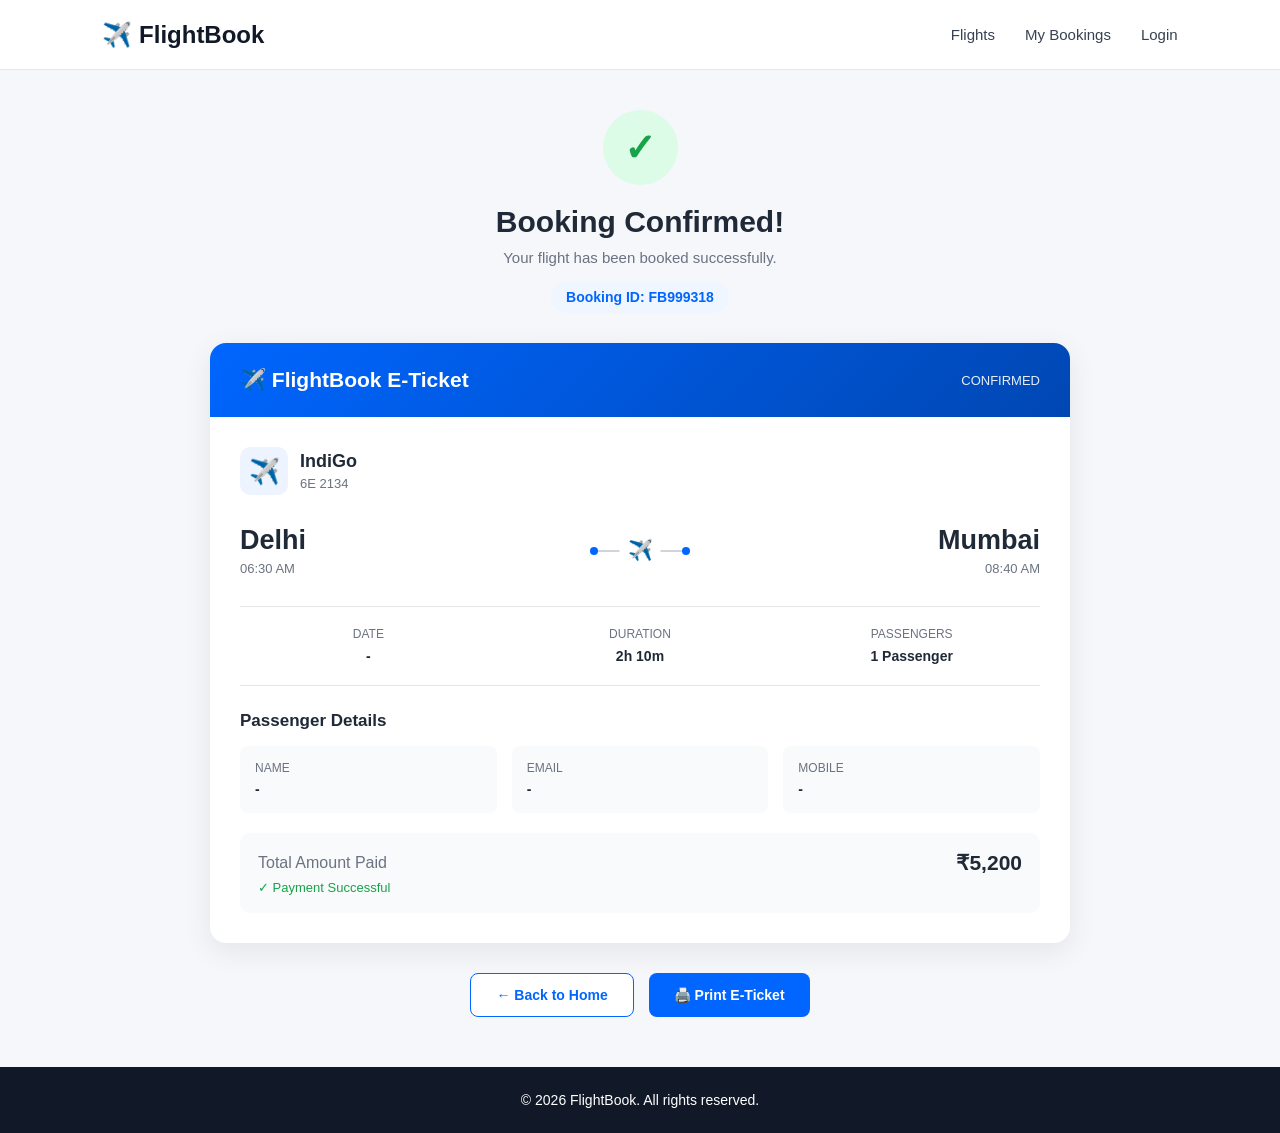
==== frontend/confirmation.html @ 5148ca37 "Complete flight booking flow" ====
<!DOCTYPE html>
<html lang="en">

<head>

    <meta charset="UTF-8">

    <meta
        name="viewport"
        content="width=device-width, initial-scale=1.0"
    >

    <title>FlightBook - Booking Confirmed</title>


    <style>

        * {
            margin: 0;
            padding: 0;
            box-sizing: border-box;
        }


        body {
            font-family: Arial, sans-serif;
            background: #f5f7fb;
            color: #1f2937;
        }


        /* Navbar */

        header {
            height: 70px;
            padding: 0 8%;
            display: flex;
            align-items: center;
            justify-content: space-between;
            background: white;
            border-bottom: 1px solid #e5e7eb;
        }


        .logo {
            font-size: 24px;
            font-weight: bold;
            color: #111827;
        }


        nav {
            display: flex;
            gap: 30px;
        }


        nav a {
            text-decoration: none;
            color: #374151;
            font-size: 15px;
        }


        nav a:hover {
            color: #0066ff;
        }


        /* Main */

        main {
            max-width: 900px;
            margin: 40px auto;
            padding: 0 20px;
        }


        /* Success */

        .success-section {
            text-align: center;
            margin-bottom: 30px;
        }


        .success-icon {
            width: 75px;
            height: 75px;
            margin: 0 auto 20px;
            border-radius: 50%;
            background: #dcfce7;
            color: #16a34a;
            display: flex;
            align-items: center;
            justify-content: center;
            font-size: 38px;
            font-weight: bold;
        }


        .success-section h1 {
            font-size: 30px;
            margin-bottom: 10px;
        }


        .success-section p {
            color: #6b7280;
            font-size: 15px;
        }


        .booking-id {
            display: inline-block;
            margin-top: 15px;
            padding: 8px 15px;
            background: #eff6ff;
            color: #0066ff;
            border-radius: 20px;
            font-size: 14px;
            font-weight: bold;
        }


        /* Ticket */

        .ticket {
            background: white;
            border-radius: 16px;
            overflow: hidden;
            box-shadow: 0 8px 30px rgba(0, 0, 0, 0.08);
        }


        .ticket-header {
            background: linear-gradient(135deg, #0066ff, #0047b3);
            color: white;
            padding: 25px 30px;
            display: flex;
            justify-content: space-between;
            align-items: center;
        }


        .ticket-header h2 {
            font-size: 21px;
        }


        .ticket-header span {
            font-size: 13px;
            opacity: 0.9;
        }


        .ticket-body {
            padding: 30px;
        }


        /* Airline */

        .airline-section {
            display: flex;
            align-items: center;
            gap: 12px;
            margin-bottom: 30px;
        }


        .airline-icon {
            width: 48px;
            height: 48px;
            border-radius: 10px;
            background: #eef4ff;
            display: flex;
            align-items: center;
            justify-content: center;
            font-size: 25px;
        }


        .airline-name {
            font-size: 18px;
            font-weight: bold;
        }


        .flight-number {
            color: #6b7280;
            font-size: 13px;
            margin-top: 4px;
        }


        /* Route */

        .route-section {
            display: grid;
            grid-template-columns: 1fr 100px 1fr;
            align-items: center;
            text-align: center;
            margin-bottom: 30px;
        }


        .airport:first-child {
            text-align: left;
        }


        .airport:last-child {
            text-align: right;
        }


        .airport h2 {
            font-size: 27px;
        }


        .airport p {
            color: #6b7280;
            font-size: 13px;
            margin-top: 5px;
        }


        .route-line {
            position: relative;
            height: 2px;
            background: #d1d5db;
        }


        .route-line::before,
        .route-line::after {
            content: "";
            position: absolute;
            width: 8px;
            height: 8px;
            background: #0066ff;
            border-radius: 50%;
            top: -3px;
        }


        .route-line::before {
            left: 0;
        }


        .route-line::after {
            right: 0;
        }


        .plane {
            position: absolute;
            left: 50%;
            top: -12px;
            transform: translateX(-50%);
            background: white;
            padding: 0 8px;
            font-size: 20px;
        }


        /* Details */

        .details-grid {
            display: grid;
            grid-template-columns: repeat(3, 1fr);
            gap: 15px;
            padding: 20px 0;
            border-top: 1px solid #e5e7eb;
            border-bottom: 1px solid #e5e7eb;
        }


        .detail {
            text-align: center;
        }


        .detail span {
            display: block;
            color: #6b7280;
            font-size: 12px;
            margin-bottom: 6px;
        }


        .detail strong {
            font-size: 14px;
        }


        /* Passenger */

        .passenger-section {
            padding-top: 25px;
        }


        .passenger-section h3 {
            font-size: 17px;
            margin-bottom: 15px;
        }


        .passenger-info {
            display: grid;
            grid-template-columns: repeat(3, 1fr);
            gap: 15px;
        }


        .passenger-item {
            background: #f9fafb;
            padding: 15px;
            border-radius: 8px;
        }


        .passenger-item span {
            display: block;
            color: #6b7280;
            font-size: 12px;
            margin-bottom: 5px;
        }


        .passenger-item strong {
            font-size: 14px;
        }


        /* Payment */

        .payment-section {
            margin-top: 20px;
            padding: 18px;
            background: #f9fafb;
            border-radius: 10px;
        }


        .payment-row {
            display: flex;
            justify-content: space-between;
            align-items: center;
        }


        .payment-row span {
            color: #6b7280;
        }


        .payment-row strong {
            font-size: 21px;
        }


        .paid {
            color: #16a34a;
            font-size: 13px;
            margin-top: 5px;
        }


        /* Buttons */

        .actions {
            display: flex;
            justify-content: center;
            gap: 15px;
            margin-top: 30px;
        }


        .action-btn {
            padding: 13px 25px;
            border-radius: 8px;
            font-size: 14px;
            font-weight: bold;
            cursor: pointer;
            text-decoration: none;
            border: none;
        }


        .home-btn {
            background: white;
            color: #0066ff;
            border: 1px solid #0066ff;
        }


        .print-btn {
            background: #0066ff;
            color: white;
        }


        .home-btn:hover {
            background: #eff6ff;
        }


        .print-btn:hover {
            background: #0052cc;
        }


        /* Footer */

        footer {
            margin-top: 50px;
            padding: 25px;
            text-align: center;
            background: #111827;
            color: white;
            font-size: 14px;
        }


        /* Responsive */

        @media (max-width: 700px) {

            header {
                padding: 0 20px;
            }


            nav {
                gap: 12px;
            }


            .route-section {
                grid-template-columns: 1fr;
                gap: 15px;
            }


            .airport:first-child,
            .airport:last-child {
                text-align: center;
            }


            .route-line {
                width: 80%;
                margin: auto;
            }


            .details-grid {
                grid-template-columns: 1fr;
            }


            .passenger-info {
                grid-template-columns: 1fr;
            }


            .ticket-header {
                padding: 20px;
            }


            .ticket-body {
                padding: 20px;
            }


            .actions {
                flex-direction: column;
            }


            .action-btn {
                text-align: center;
                width: 100%;
            }

        }

    </style>

</head>


<body>


    <!-- Navbar -->

    <header>

        <div class="logo">
            ✈️ FlightBook
        </div>


        <nav>

            <a href="index.html">
                Flights
            </a>


            <a href="#">
                My Bookings
            </a>


            <a href="#">
                Login
            </a>

        </nav>

    </header>


    <!-- Main -->

    <main>


        <!-- Success -->

        <section class="success-section">

            <div class="success-icon">
                ✓
            </div>


            <h1>
                Booking Confirmed!
            </h1>


            <p>
                Your flight has been booked successfully.
            </p>


            <div class="booking-id">
                Booking ID: <span id="bookingId">FB000000</span>
            </div>

        </section>


        <!-- Ticket -->

        <div class="ticket">


            <!-- Ticket Header -->

            <div class="ticket-header">

                <h2>
                    ✈️ FlightBook E-Ticket
                </h2>


                <span>
                    CONFIRMED
                </span>

            </div>


            <!-- Ticket Body -->

            <div class="ticket-body">


                <!-- Airline -->

                <div class="airline-section">

                    <div class="airline-icon">
                        ✈️
                    </div>


                    <div>

                        <div
                            class="airline-name"
                            id="airline"
                        >
                            IndiGo
                        </div>


                        <div
                            class="flight-number"
                            id="flightNumber"
                        >
                            6E 2134
                        </div>

                    </div>

                </div>


                <!-- Route -->

                <div class="route-section">


                    <div class="airport">

                        <h2 id="from">
                            Delhi
                        </h2>

                        <p id="departure">
                            06:30 AM
                        </p>

                    </div>


                    <div class="route-line">

                        <div class="plane">
                            ✈️
                        </div>

                    </div>


                    <div class="airport">

                        <h2 id="to">
                            Mumbai
                        </h2>

                        <p id="arrival">
                            08:40 AM
                        </p>

                    </div>


                </div>


                <!-- Flight Details -->

                <div class="details-grid">


                    <div class="detail">

                        <span>
                            DATE
                        </span>

                        <strong id="date">
                            -
                        </strong>

                    </div>


                    <div class="detail">

                        <span>
                            DURATION
                        </span>

                        <strong id="duration">
                            2h 10m
                        </strong>

                    </div>


                    <div class="detail">

                        <span>
                            PASSENGERS
                        </span>

                        <strong id="passengers">
                            1 Passenger
                        </strong>

                    </div>


                </div>


                <!-- Passenger -->

                <div class="passenger-section">

                    <h3>
                        Passenger Details
                    </h3>


                    <div class="passenger-info">


                        <div class="passenger-item">

                            <span>
                                NAME
                            </span>

                            <strong id="passengerName">
                                -
                            </strong>

                        </div>


                        <div class="passenger-item">

                            <span>
                                EMAIL
                            </span>

                            <strong id="email">
                                -
                            </strong>

                        </div>


                        <div class="passenger-item">

                            <span>
                                MOBILE
                            </span>

                            <strong id="phone">
                                -
                            </strong>

                        </div>


                    </div>

                </div>


                <!-- Payment -->

                <div class="payment-section">

                    <div class="payment-row">

                        <span>
                            Total Amount Paid
                        </span>

                        <strong id="price">
                            ₹5,200
                        </strong>

                    </div>


                    <div class="paid">
                        ✓ Payment Successful
                    </div>

                </div>


            </div>

        </div>


        <!-- Actions -->

        <div class="actions">


            <a
                href="index.html"
                class="action-btn home-btn"
            >
                ← Back to Home
            </a>


            <button
                class="action-btn print-btn"
                onclick="window.print()"
            >
                🖨️ Print E-Ticket
            </button>


        </div>


    </main>


    <!-- Footer -->

    <footer>

        © 2026 FlightBook. All rights reserved.

    </footer>


    <!-- JavaScript -->

    <script>


        /* Get Stored Data */

        const selectedFlight = JSON.parse(
            localStorage.getItem("selectedFlight")
        );


        const passenger = JSON.parse(
            localStorage.getItem("passengerDetails")
        );


        const payment = JSON.parse(
            localStorage.getItem("paymentDetails")
        );


        /* Generate Booking ID */

        let bookingId =
            localStorage.getItem("bookingId");


        if (!bookingId) {

            bookingId =
                "FB" +
                Math.floor(
                    100000 + Math.random() * 900000
                );

            localStorage.setItem(
                "bookingId",
                bookingId
            );

        }


        document.getElementById("bookingId").textContent =
            bookingId;


        /* Flight Details */

        if (selectedFlight) {

            document.getElementById("airline").textContent =
                selectedFlight.airline;


            document.getElementById("flightNumber").textContent =
                selectedFlight.flightNumber;


            document.getElementById("from").textContent =
                selectedFlight.from;


            document.getElementById("to").textContent =
                selectedFlight.to;


            document.getElementById("departure").textContent =
                selectedFlight.departure;


            document.getElementById("arrival").textContent =
                selectedFlight.arrival;


            document.getElementById("duration").textContent =
                selectedFlight.duration;


            document.getElementById("passengers").textContent =
                selectedFlight.passengers;


            document.getElementById("price").textContent =
                selectedFlight.price;


            if (selectedFlight.date) {

                const date =
                    new Date(selectedFlight.date);


                document.getElementById("date").textContent =
                    date.toLocaleDateString("en-IN", {
                        day: "numeric",
                        month: "long",
                        year: "numeric"
                    });

            }

        }


        /* Passenger Details */

        if (passenger) {

            document.getElementById("passengerName").textContent =
                passenger.firstName +
                " " +
                passenger.lastName;


            document.getElementById("email").textContent =
                passenger.email;


            document.getElementById("phone").textContent =
                passenger.phone;

        }


    </script>


</body>

</html>
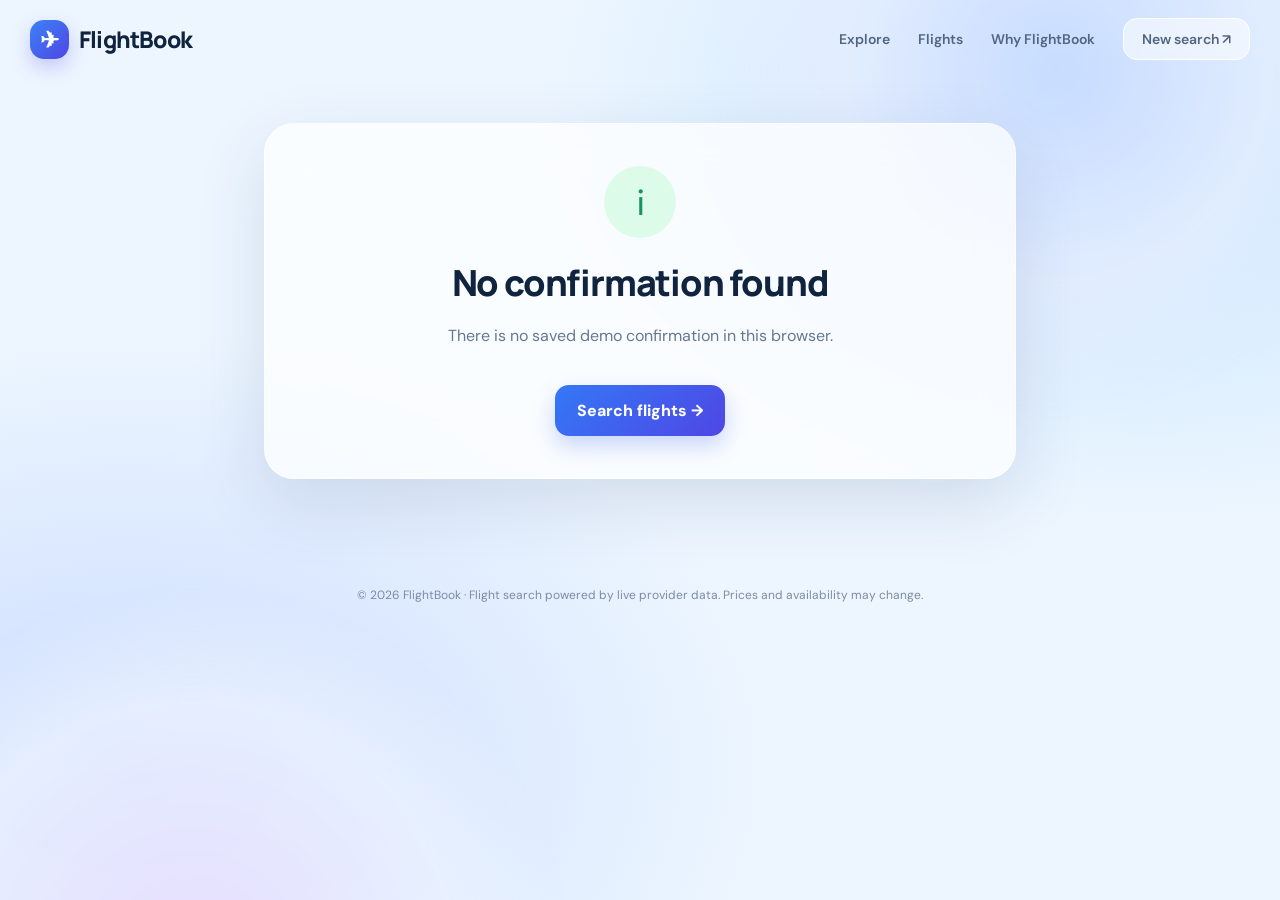
==== commit e9596553: "Replace project with updated FlightBook implementation" ====
--- a/frontend/confirmation.html
+++ b/frontend/confirmation.html
@@ -1,962 +1 @@
-<!DOCTYPE html>
-<html lang="en">
-
-<head>
-
-    <meta charset="UTF-8">
-
-    <meta
-        name="viewport"
-        content="width=device-width, initial-scale=1.0"
-    >
-
-    <title>FlightBook - Booking Confirmed</title>
-
-
-    <style>
-
-        * {
-            margin: 0;
-            padding: 0;
-            box-sizing: border-box;
-        }
-
-
-        body {
-            font-family: Arial, sans-serif;
-            background: #f5f7fb;
-            color: #1f2937;
-        }
-
-
-        /* Navbar */
-
-        header {
-            height: 70px;
-            padding: 0 8%;
-            display: flex;
-            align-items: center;
-            justify-content: space-between;
-            background: white;
-            border-bottom: 1px solid #e5e7eb;
-        }
-
-
-        .logo {
-            font-size: 24px;
-            font-weight: bold;
-            color: #111827;
-        }
-
-
-        nav {
-            display: flex;
-            gap: 30px;
-        }
-
-
-        nav a {
-            text-decoration: none;
-            color: #374151;
-            font-size: 15px;
-        }
-
-
-        nav a:hover {
-            color: #0066ff;
-        }
-
-
-        /* Main */
-
-        main {
-            max-width: 900px;
-            margin: 40px auto;
-            padding: 0 20px;
-        }
-
-
-        /* Success */
-
-        .success-section {
-            text-align: center;
-            margin-bottom: 30px;
-        }
-
-
-        .success-icon {
-            width: 75px;
-            height: 75px;
-            margin: 0 auto 20px;
-            border-radius: 50%;
-            background: #dcfce7;
-            color: #16a34a;
-            display: flex;
-            align-items: center;
-            justify-content: center;
-            font-size: 38px;
-            font-weight: bold;
-        }
-
-
-        .success-section h1 {
-            font-size: 30px;
-            margin-bottom: 10px;
-        }
-
-
-        .success-section p {
-            color: #6b7280;
-            font-size: 15px;
-        }
-
-
-        .booking-id {
-            display: inline-block;
-            margin-top: 15px;
-            padding: 8px 15px;
-            background: #eff6ff;
-            color: #0066ff;
-            border-radius: 20px;
-            font-size: 14px;
-            font-weight: bold;
-        }
-
-
-        /* Ticket */
-
-        .ticket {
-            background: white;
-            border-radius: 16px;
-            overflow: hidden;
-            box-shadow: 0 8px 30px rgba(0, 0, 0, 0.08);
-        }
-
-
-        .ticket-header {
-            background: linear-gradient(135deg, #0066ff, #0047b3);
-            color: white;
-            padding: 25px 30px;
-            display: flex;
-            justify-content: space-between;
-            align-items: center;
-        }
-
-
-        .ticket-header h2 {
-            font-size: 21px;
-        }
-
-
-        .ticket-header span {
-            font-size: 13px;
-            opacity: 0.9;
-        }
-
-
-        .ticket-body {
-            padding: 30px;
-        }
-
-
-        /* Airline */
-
-        .airline-section {
-            display: flex;
-            align-items: center;
-            gap: 12px;
-            margin-bottom: 30px;
-        }
-
-
-        .airline-icon {
-            width: 48px;
-            height: 48px;
-            border-radius: 10px;
-            background: #eef4ff;
-            display: flex;
-            align-items: center;
-            justify-content: center;
-            font-size: 25px;
-        }
-
-
-        .airline-name {
-            font-size: 18px;
-            font-weight: bold;
-        }
-
-
-        .flight-number {
-            color: #6b7280;
-            font-size: 13px;
-            margin-top: 4px;
-        }
-
-
-        /* Route */
-
-        .route-section {
-            display: grid;
-            grid-template-columns: 1fr 100px 1fr;
-            align-items: center;
-            text-align: center;
-            margin-bottom: 30px;
-        }
-
-
-        .airport:first-child {
-            text-align: left;
-        }
-
-
-        .airport:last-child {
-            text-align: right;
-        }
-
-
-        .airport h2 {
-            font-size: 27px;
-        }
-
-
-        .airport p {
-            color: #6b7280;
-            font-size: 13px;
-            margin-top: 5px;
-        }
-
-
-        .route-line {
-            position: relative;
-            height: 2px;
-            background: #d1d5db;
-        }
-
-
-        .route-line::before,
-        .route-line::after {
-            content: "";
-            position: absolute;
-            width: 8px;
-            height: 8px;
-            background: #0066ff;
-            border-radius: 50%;
-            top: -3px;
-        }
-
-
-        .route-line::before {
-            left: 0;
-        }
-
-
-        .route-line::after {
-            right: 0;
-        }
-
-
-        .plane {
-            position: absolute;
-            left: 50%;
-            top: -12px;
-            transform: translateX(-50%);
-            background: white;
-            padding: 0 8px;
-            font-size: 20px;
-        }
-
-
-        /* Details */
-
-        .details-grid {
-            display: grid;
-            grid-template-columns: repeat(3, 1fr);
-            gap: 15px;
-            padding: 20px 0;
-            border-top: 1px solid #e5e7eb;
-            border-bottom: 1px solid #e5e7eb;
-        }
-
-
-        .detail {
-            text-align: center;
-        }
-
-
-        .detail span {
-            display: block;
-            color: #6b7280;
-            font-size: 12px;
-            margin-bottom: 6px;
-        }
-
-
-        .detail strong {
-            font-size: 14px;
-        }
-
-
-        /* Passenger */
-
-        .passenger-section {
-            padding-top: 25px;
-        }
-
-
-        .passenger-section h3 {
-            font-size: 17px;
-            margin-bottom: 15px;
-        }
-
-
-        .passenger-info {
-            display: grid;
-            grid-template-columns: repeat(3, 1fr);
-            gap: 15px;
-        }
-
-
-        .passenger-item {
-            background: #f9fafb;
-            padding: 15px;
-            border-radius: 8px;
-        }
-
-
-        .passenger-item span {
-            display: block;
-            color: #6b7280;
-            font-size: 12px;
-            margin-bottom: 5px;
-        }
-
-
-        .passenger-item strong {
-            font-size: 14px;
-        }
-
-
-        /* Payment */
-
-        .payment-section {
-            margin-top: 20px;
-            padding: 18px;
-            background: #f9fafb;
-            border-radius: 10px;
-        }
-
-
-        .payment-row {
-            display: flex;
-            justify-content: space-between;
-            align-items: center;
-        }
-
-
-        .payment-row span {
-            color: #6b7280;
-        }
-
-
-        .payment-row strong {
-            font-size: 21px;
-        }
-
-
-        .paid {
-            color: #16a34a;
-            font-size: 13px;
-            margin-top: 5px;
-        }
-
-
-        /* Buttons */
-
-        .actions {
-            display: flex;
-            justify-content: center;
-            gap: 15px;
-            margin-top: 30px;
-        }
-
-
-        .action-btn {
-            padding: 13px 25px;
-            border-radius: 8px;
-            font-size: 14px;
-            font-weight: bold;
-            cursor: pointer;
-            text-decoration: none;
-            border: none;
-        }
-
-
-        .home-btn {
-            background: white;
-            color: #0066ff;
-            border: 1px solid #0066ff;
-        }
-
-
-        .print-btn {
-            background: #0066ff;
-            color: white;
-        }
-
-
-        .home-btn:hover {
-            background: #eff6ff;
-        }
-
-
-        .print-btn:hover {
-            background: #0052cc;
-        }
-
-
-        /* Footer */
-
-        footer {
-            margin-top: 50px;
-            padding: 25px;
-            text-align: center;
-            background: #111827;
-            color: white;
-            font-size: 14px;
-        }
-
-
-        /* Responsive */
-
-        @media (max-width: 700px) {
-
-            header {
-                padding: 0 20px;
-            }
-
-
-            nav {
-                gap: 12px;
-            }
-
-
-            .route-section {
-                grid-template-columns: 1fr;
-                gap: 15px;
-            }
-
-
-            .airport:first-child,
-            .airport:last-child {
-                text-align: center;
-            }
-
-
-            .route-line {
-                width: 80%;
-                margin: auto;
-            }
-
-
-            .details-grid {
-                grid-template-columns: 1fr;
-            }
-
-
-            .passenger-info {
-                grid-template-columns: 1fr;
-            }
-
-
-            .ticket-header {
-                padding: 20px;
-            }
-
-
-            .ticket-body {
-                padding: 20px;
-            }
-
-
-            .actions {
-                flex-direction: column;
-            }
-
-
-            .action-btn {
-                text-align: center;
-                width: 100%;
-            }
-
-        }
-
-    </style>
-
-</head>
-
-
-<body>
-
-
-    <!-- Navbar -->
-
-    <header>
-
-        <div class="logo">
-            ✈️ FlightBook
-        </div>
-
-
-        <nav>
-
-            <a href="index.html">
-                Flights
-            </a>
-
-
-            <a href="#">
-                My Bookings
-            </a>
-
-
-            <a href="#">
-                Login
-            </a>
-
-        </nav>
-
-    </header>
-
-
-    <!-- Main -->
-
-    <main>
-
-
-        <!-- Success -->
-
-        <section class="success-section">
-
-            <div class="success-icon">
-                ✓
-            </div>
-
-
-            <h1>
-                Booking Confirmed!
-            </h1>
-
-
-            <p>
-                Your flight has been booked successfully.
-            </p>
-
-
-            <div class="booking-id">
-                Booking ID: <span id="bookingId">FB000000</span>
-            </div>
-
-        </section>
-
-
-        <!-- Ticket -->
-
-        <div class="ticket">
-
-
-            <!-- Ticket Header -->
-
-            <div class="ticket-header">
-
-                <h2>
-                    ✈️ FlightBook E-Ticket
-                </h2>
-
-
-                <span>
-                    CONFIRMED
-                </span>
-
-            </div>
-
-
-            <!-- Ticket Body -->
-
-            <div class="ticket-body">
-
-
-                <!-- Airline -->
-
-                <div class="airline-section">
-
-                    <div class="airline-icon">
-                        ✈️
-                    </div>
-
-
-                    <div>
-
-                        <div
-                            class="airline-name"
-                            id="airline"
-                        >
-                            IndiGo
-                        </div>
-
-
-                        <div
-                            class="flight-number"
-                            id="flightNumber"
-                        >
-                            6E 2134
-                        </div>
-
-                    </div>
-
-                </div>
-
-
-                <!-- Route -->
-
-                <div class="route-section">
-
-
-                    <div class="airport">
-
-                        <h2 id="from">
-                            Delhi
-                        </h2>
-
-                        <p id="departure">
-                            06:30 AM
-                        </p>
-
-                    </div>
-
-
-                    <div class="route-line">
-
-                        <div class="plane">
-                            ✈️
-                        </div>
-
-                    </div>
-
-
-                    <div class="airport">
-
-                        <h2 id="to">
-                            Mumbai
-                        </h2>
-
-                        <p id="arrival">
-                            08:40 AM
-                        </p>
-
-                    </div>
-
-
-                </div>
-
-
-                <!-- Flight Details -->
-
-                <div class="details-grid">
-
-
-                    <div class="detail">
-
-                        <span>
-                            DATE
-                        </span>
-
-                        <strong id="date">
-                            -
-                        </strong>
-
-                    </div>
-
-
-                    <div class="detail">
-
-                        <span>
-                            DURATION
-                        </span>
-
-                        <strong id="duration">
-                            2h 10m
-                        </strong>
-
-                    </div>
-
-
-                    <div class="detail">
-
-                        <span>
-                            PASSENGERS
-                        </span>
-
-                        <strong id="passengers">
-                            1 Passenger
-                        </strong>
-
-                    </div>
-
-
-                </div>
-
-
-                <!-- Passenger -->
-
-                <div class="passenger-section">
-
-                    <h3>
-                        Passenger Details
-                    </h3>
-
-
-                    <div class="passenger-info">
-
-
-                        <div class="passenger-item">
-
-                            <span>
-                                NAME
-                            </span>
-
-                            <strong id="passengerName">
-                                -
-                            </strong>
-
-                        </div>
-
-
-                        <div class="passenger-item">
-
-                            <span>
-                                EMAIL
-                            </span>
-
-                            <strong id="email">
-                                -
-                            </strong>
-
-                        </div>
-
-
-                        <div class="passenger-item">
-
-                            <span>
-                                MOBILE
-                            </span>
-
-                            <strong id="phone">
-                                -
-                            </strong>
-
-                        </div>
-
-
-                    </div>
-
-                </div>
-
-
-                <!-- Payment -->
-
-                <div class="payment-section">
-
-                    <div class="payment-row">
-
-                        <span>
-                            Total Amount Paid
-                        </span>
-
-                        <strong id="price">
-                            ₹5,200
-                        </strong>
-
-                    </div>
-
-
-                    <div class="paid">
-                        ✓ Payment Successful
-                    </div>
-
-                </div>
-
-
-            </div>
-
-        </div>
-
-
-        <!-- Actions -->
-
-        <div class="actions">
-
-
-            <a
-                href="index.html"
-                class="action-btn home-btn"
-            >
-                ← Back to Home
-            </a>
-
-
-            <button
-                class="action-btn print-btn"
-                onclick="window.print()"
-            >
-                🖨️ Print E-Ticket
-            </button>
-
-
-        </div>
-
-
-    </main>
-
-
-    <!-- Footer -->
-
-    <footer>
-
-        © 2026 FlightBook. All rights reserved.
-
-    </footer>
-
-
-    <!-- JavaScript -->
-
-    <script>
-
-
-        /* Get Stored Data */
-
-        const selectedFlight = JSON.parse(
-            localStorage.getItem("selectedFlight")
-        );
-
-
-        const passenger = JSON.parse(
-            localStorage.getItem("passengerDetails")
-        );
-
-
-        const payment = JSON.parse(
-            localStorage.getItem("paymentDetails")
-        );
-
-
-        /* Generate Booking ID */
-
-        let bookingId =
-            localStorage.getItem("bookingId");
-
-
-        if (!bookingId) {
-
-            bookingId =
-                "FB" +
-                Math.floor(
-                    100000 + Math.random() * 900000
-                );
-
-            localStorage.setItem(
-                "bookingId",
-                bookingId
-            );
-
-        }
-
-
-        document.getElementById("bookingId").textContent =
-            bookingId;
-
-
-        /* Flight Details */
-
-        if (selectedFlight) {
-
-            document.getElementById("airline").textContent =
-                selectedFlight.airline;
-
-
-            document.getElementById("flightNumber").textContent =
-                selectedFlight.flightNumber;
-
-
-            document.getElementById("from").textContent =
-                selectedFlight.from;
-
-
-            document.getElementById("to").textContent =
-                selectedFlight.to;
-
-
-            document.getElementById("departure").textContent =
-                selectedFlight.departure;
-
-
-            document.getElementById("arrival").textContent =
-                selectedFlight.arrival;
-
-
-            document.getElementById("duration").textContent =
-                selectedFlight.duration;
-
-
-            document.getElementById("passengers").textContent =
-                selectedFlight.passengers;
-
-
-            document.getElementById("price").textContent =
-                selectedFlight.price;
-
-
-            if (selectedFlight.date) {
-
-                const date =
-                    new Date(selectedFlight.date);
-
-
-                document.getElementById("date").textContent =
-                    date.toLocaleDateString("en-IN", {
-                        day: "numeric",
-                        month: "long",
-                        year: "numeric"
-                    });
-
-            }
-
-        }
-
-
-        /* Passenger Details */
-
-        if (passenger) {
-
-            document.getElementById("passengerName").textContent =
-                passenger.firstName +
-                " " +
-                passenger.lastName;
-
-
-            document.getElementById("email").textContent =
-                passenger.email;
-
-
-            document.getElementById("phone").textContent =
-                passenger.phone;
-
-        }
-
-
-    </script>
-
-
-</body>
-
-</html>+<!doctype html><html lang="en"><head><meta charset="utf-8"><meta name="viewport" content="width=device-width,initial-scale=1"><title>FlightBook · Confirmation</title><link rel="stylesheet" href="css/style.css"></head><body class="theme-blue" id="confirmation-body"><header class="site-header"><a class="logo" href="index.html"><span class="logo-mark">✈</span> FlightBook</a><nav class="nav-links"><a href="index.html">Explore</a><a href="flights.html">Flights</a><a href="index.html#why">Why FlightBook</a><a class="nav-pill" href="index.html">New search ↗</a></nav></header><main class="success-wrap"><section class="success-card glass" id="confirmation-content"><div class="success-icon">✓</div><h1>Your demo journey is ready.</h1><p>Loading confirmation details…</p></section></main><footer class="site-footer">© 2026 FlightBook · Flight search powered by live provider data. Prices and availability may change.</footer><script src="js/app.js"></script><script src="js/confirmation.js"></script></body></html>
--- a/frontend/css/style.css
+++ b/frontend/css/style.css
@@ -0,0 +1,49 @@
+@import url('https://fonts.googleapis.com/css2?family=DM+Sans:wght@400;500;600;700&family=Manrope:wght@400;500;600;700;800&display=swap');
+:root{--ink:#10233f;--muted:#667792;--blue:#2563eb;--blue2:#4f46e5;--line:rgba(255,255,255,.55);--glass:rgba(255,255,255,.72);--shadow:0 24px 70px rgba(28,57,100,.13);--radius:24px}
+*{box-sizing:border-box}html{scroll-behavior:smooth}body{margin:0;font-family:'DM Sans',sans-serif;color:var(--ink);background:#eef4ff;min-height:100vh;overflow-x:hidden}
+body:before,body:after{content:"";position:fixed;z-index:-2;pointer-events:none;filter:blur(2px);border-radius:50%;opacity:.8}
+body:before{width:55vw;height:55vw;top:-22vw;right:-10vw;background:radial-gradient(circle,#c6d9ff 0,#e4edff 42%,transparent 70%)}
+body:after{width:60vw;height:60vw;bottom:-35vw;left:-15vw;background:radial-gradient(circle,#eadcff 0,#eaf2ff 48%,transparent 70%)}
+a{color:inherit;text-decoration:none}button,input,select{font:inherit}button{cursor:pointer}
+.site-header{height:78px;max-width:1280px;margin:auto;padding:0 30px;display:flex;align-items:center;justify-content:space-between;gap:24px}
+.logo{font-family:Manrope,sans-serif;font-weight:800;font-size:23px;letter-spacing:-.8px;display:flex;align-items:center;gap:10px}.logo-mark{display:grid;place-items:center;width:39px;height:39px;border-radius:14px;color:white;background:linear-gradient(135deg,#3b82f6,#4f46e5);box-shadow:0 8px 20px #4f46e544}
+.nav-links{display:flex;align-items:center;gap:28px;color:#526581;font-size:14px;font-weight:600}.nav-links a:hover{color:var(--blue)}.nav-pill{padding:11px 18px;border-radius:14px;background:#fff8;border:1px solid #fff;backdrop-filter:blur(14px)}
+.glass{background:var(--glass);border:1px solid var(--line);box-shadow:var(--shadow);backdrop-filter:blur(24px);-webkit-backdrop-filter:blur(24px)}
+.hero{max-width:1280px;margin:0 auto;padding:48px 30px 32px;position:relative}.hero-panel{position:relative;overflow:hidden;min-height:490px;border-radius:34px;padding:52px;background:linear-gradient(120deg,rgba(17,45,93,.9),rgba(49,93,174,.68)),url('https://images.unsplash.com/photo-1436491865332-7a61a109cc05?auto=format&fit=crop&w=1800&q=85') center 52%/cover;color:white;box-shadow:0 30px 90px #214f8b30;animation:rise .7s ease both}
+.hero-panel:after{content:"";position:absolute;inset:0;background:linear-gradient(90deg,rgba(8,25,57,.32),transparent 85%);pointer-events:none}.hero-copy{position:relative;z-index:1;max-width:590px}.eyebrow{display:inline-flex;align-items:center;gap:8px;padding:9px 13px;border:1px solid #ffffff5c;background:#ffffff19;border-radius:999px;font-size:12px;letter-spacing:.7px;text-transform:uppercase;font-weight:700}.hero h1{font:800 clamp(38px,5vw,66px)/1.04 Manrope,sans-serif;letter-spacing:-2.7px;margin:22px 0 16px;max-width:650px}.hero-copy p{font-size:17px;line-height:1.7;color:#e2ecff;max-width:480px}.hero-orb{position:absolute;width:360px;height:360px;border-radius:50%;right:8%;top:8%;background:radial-gradient(circle at 35% 35%,#ffffff50,transparent 68%);border:1px solid #ffffff35;animation:float 7s ease-in-out infinite}
+.search-card{position:relative;z-index:2;margin:-78px auto 0;max-width:1160px;padding:25px;border-radius:26px}.trip-tabs{display:flex;gap:8px;margin-bottom:22px}.trip-tab{border:0;background:transparent;color:#63738b;padding:10px 17px;border-radius:12px;font-size:13px;font-weight:700}.trip-tab.active{background:#e8efff;color:#2458d6}
+.search-grid{display:grid;grid-template-columns:1fr 1fr 1fr .75fr auto;gap:12px;align-items:end}.field{min-width:0}.field label{display:block;font-size:12px;color:#6b7c95;font-weight:700;margin:0 0 8px 3px}.field input,.field select,.control{width:100%;min-width:0;border:1px solid #dbe4f2;background:#ffffffd9;border-radius:14px;padding:15px 13px;color:#152844;outline:none;transition:.2s}.field input:focus,.field select:focus{border-color:#7098f7;box-shadow:0 0 0 4px #3b82f61c}.primary-btn{border:0;border-radius:14px;padding:15px 22px;color:white;font-weight:800;background:linear-gradient(135deg,#3478f6,#4f46e5);box-shadow:0 10px 22px #4169e844;transition:transform .2s,box-shadow .2s;white-space:nowrap}.primary-btn:hover{transform:translateY(-2px);box-shadow:0 14px 28px #4169e855}.secondary-btn{border:1px solid #d7e2f1;background:#fff9;color:#23416d;padding:12px 16px;border-radius:13px;font-weight:700}
+
+.airport-field{position:relative}
+.airport-options{position:absolute;z-index:20;top:calc(100% + 7px);left:0;right:0;max-height:300px;overflow:auto;padding:6px;border:1px solid #dbe5f3;border-radius:15px;background:rgba(255,255,255,.98);box-shadow:0 18px 45px rgba(28,57,100,.2);backdrop-filter:blur(18px)}
+.airport-options[hidden]{display:none}
+.airport-option{display:block;width:100%;border:0;text-align:left;padding:11px 12px;border-radius:10px;background:transparent;color:#172b49}
+.airport-option:hover,.airport-option:focus{outline:none;background:#edf4ff}
+.airport-option-main{display:block;font-size:13px;font-weight:800}
+.airport-option-sub{display:block;margin-top:4px;font-size:11px;color:#6b7c95;line-height:1.4}
+
+.features{max-width:1220px;margin:46px auto 76px;padding:0 30px;display:grid;grid-template-columns:repeat(3,1fr);gap:18px}.feature{padding:25px;border-radius:22px}.feature-icon{width:46px;height:46px;border-radius:15px;background:#e8efff;color:#2f63db;display:grid;place-items:center;font-size:22px}.feature h3{margin:17px 0 8px;font:700 17px Manrope}.feature p{color:var(--muted);font-size:14px;line-height:1.65;margin:0}
+.page-wrap{max-width:1240px;margin:24px auto 80px;padding:0 28px}.page-heading{margin:26px 0 24px}.page-heading h1{font:800 clamp(28px,4vw,42px)/1.12 Manrope;letter-spacing:-1.5px;margin:0 0 10px}.page-heading p{color:var(--muted);margin:0;line-height:1.6}.booking-progress{display:flex;gap:10px;flex-wrap:wrap;margin:22px 0}.progress-step{display:flex;align-items:center;gap:9px;padding:10px 14px;border-radius:14px;background:#ffffff72;border:1px solid #fff;color:#73819a;font-size:12px;font-weight:700}.progress-step b{width:24px;height:24px;display:grid;place-items:center;border-radius:50%;background:#e0e9f8}.progress-step.active{color:#244fbb;background:#e8efff;border-color:#d3e1ff}.progress-step.active b{background:#376df0;color:white}
+.results-layout{display:grid;grid-template-columns:245px minmax(0,1fr);gap:22px}.filter-card,.flight-card,.panel{border-radius:22px;padding:22px}.filter-card{align-self:start;position:sticky;top:20px}.filter-card h3{font:700 16px Manrope;margin:0 0 18px}.filter-group{padding:16px 0;border-top:1px solid #e7edf6}.filter-group label{display:flex;justify-content:space-between;gap:10px;font-size:13px;color:#4d607b;margin:10px 0}.filter-group input[type=checkbox]{accent-color:#3168ec}.filter-group input[type=range]{width:100%;accent-color:#3168ec}.results-top{display:flex;justify-content:space-between;align-items:center;gap:14px;margin:0 0 16px}.results-top h2{font:800 22px Manrope;margin:0}.results-top p{color:var(--muted);font-size:13px;margin:6px 0 0}.flight-list{display:grid;gap:15px}.flight-card{transition:transform .22s,box-shadow .22s;animation:rise .45s ease both}.flight-card:hover{transform:translateY(-3px);box-shadow:0 25px 65px #244c821a}.flight-card-head{display:flex;align-items:center;justify-content:space-between;gap:14px;margin-bottom:22px}.airline-info{display:flex;align-items:center;gap:12px;min-width:0}.airline-logo{width:46px;height:46px;border-radius:15px;background:#e8efff;display:grid;place-items:center;font-size:21px;color:#245ed9;font-weight:800;flex-shrink:0}.airline-info h3{font:700 15px Manrope;margin:0 0 4px}.airline-info p{font-size:12px;color:var(--muted);margin:0;line-height:1.4}.tag{padding:7px 10px;border-radius:999px;background:#e5f8ef;color:#168255;font-size:11px;font-weight:800;white-space:nowrap}.flight-main{display:grid;grid-template-columns:minmax(95px,1fr) minmax(90px,1.2fr) minmax(95px,1fr) 130px;gap:14px;align-items:center}.time-block strong{display:block;font:800 23px Manrope;letter-spacing:-.8px}.time-block span{display:block;color:var(--muted);font-size:12px;margin-top:5px}.duration-block{text-align:center;color:#71819a;font-size:12px}.route-line{height:1px;background:#c6d4e8;margin:12px 0;position:relative}.route-line:before,.route-line:after{content:"";position:absolute;top:-4px;width:9px;height:9px;border-radius:50%;background:#3c70f0}.route-line:before{left:0}.route-line:after{right:0}.fare-block{text-align:right}.fare-block strong{display:block;font:800 23px Manrope;letter-spacing:-.8px}.fare-block span{display:block;color:var(--muted);font-size:11px;margin:4px 0 12px}.flight-meta{border-top:1px solid #e8eef7;margin-top:20px;padding-top:14px;display:flex;gap:15px;flex-wrap:wrap;color:#687c98;font-size:12px}.flight-meta span{display:inline-flex;gap:6px;align-items:center}.error-box,.empty-box{padding:24px;border-radius:18px;background:#fff9;border:1px solid #fff;color:#536783;line-height:1.6}.error-box strong{color:#b42318}.sort-select{border:1px solid #d9e3f0;background:#fff9;border-radius:12px;padding:11px;color:#314867}
+.booking-layout{display:grid;grid-template-columns:minmax(0,1fr) 370px;gap:22px;align-items:start}.panel h2{font:800 20px Manrope;margin:0 0 22px}.form-grid{display:grid;grid-template-columns:1fr 1fr;gap:16px}.form-field{margin-bottom:16px}.form-field label{display:block;font-size:12px;font-weight:800;color:#536783;margin:0 0 8px}.form-field input,.form-field select{width:100%;padding:14px;border:1px solid #dbe4f0;border-radius:13px;background:#fff9;outline:none}.form-field input:focus,.form-field select:focus{border-color:#6690f5;box-shadow:0 0 0 4px #3b82f61a}.summary-airline{display:flex;gap:12px;align-items:center}.summary-airline h3{margin:0 0 4px;font:700 16px Manrope}.summary-airline p{margin:0;color:var(--muted);font-size:12px}.summary-route{display:grid;grid-template-columns:1fr auto 1fr;align-items:center;gap:12px;margin:25px 0}.summary-route strong{display:block;font:800 21px Manrope}.summary-route span{display:block;font-size:12px;color:var(--muted);margin-top:5px}.summary-route .arrow{font-size:23px;color:#356be9}.summary-line{height:1px;background:#e4ebf5;margin:18px 0}.summary-row{display:flex;justify-content:space-between;gap:14px;margin:13px 0;color:#667995;font-size:13px}.summary-row strong{color:#1c3150;text-align:right}.summary-total{font-size:17px;font-weight:800;color:#1c3150}.summary-total strong{font:800 24px Manrope;color:#1d3970}.notice{background:#edf4ff;border:1px solid #dbe8ff;color:#4a6387;padding:14px;border-radius:14px;font-size:12px;line-height:1.6;margin-top:16px}
+.theme-indigo{background:radial-gradient(ellipse at 88% 10%,#d9d7ff 0,transparent 35%),radial-gradient(ellipse at 0 80%,#c9e6ff 0,transparent 38%),#eef2ff}.theme-blue{background:radial-gradient(ellipse at 90% 12%,#c7e5ff 0,transparent 38%),radial-gradient(ellipse at 10% 85%,#cbdcff 0,transparent 40%),#edf6ff}.theme-orange{background:radial-gradient(ellipse at 90% 10%,#ffe0bd 0,transparent 40%),radial-gradient(ellipse at 0 90%,#ffd5c5 0,transparent 42%),#fff4ed}.theme-red{background:radial-gradient(ellipse at 90% 10%,#ffd4dc 0,transparent 38%),radial-gradient(ellipse at 0 90%,#ffe1d5 0,transparent 42%),#fff1f4}.theme-green{background:radial-gradient(ellipse at 90% 10%,#c8f5e4 0,transparent 40%),radial-gradient(ellipse at 0 90%,#d6f0df 0,transparent 42%),#effaf4}
+.payment-methods{display:flex;gap:10px;flex-wrap:wrap;margin-bottom:20px}.method-btn{padding:12px 16px;border-radius:13px;border:1px solid #d8e2f0;background:#fff9;color:#536783;font-weight:700}.method-btn.active{background:#e8efff;border-color:#7da0fa;color:#255bd1}.success-wrap{max-width:800px;margin:45px auto 80px;padding:0 24px}.success-card{text-align:center;padding:42px;border-radius:30px}.success-icon{width:72px;height:72px;border-radius:50%;display:grid;place-items:center;margin:0 auto 20px;background:#dcfce9;color:#15945b;font-size:36px}.success-card h1{font:800 36px Manrope;letter-spacing:-1.2px;margin:0 0 10px}.success-card>p{color:var(--muted);line-height:1.6}.booking-ref{display:inline-block;padding:12px 17px;border-radius:13px;background:#edf4ff;color:#2459cf;font-weight:800;margin:16px 0 25px}.ticket-card{text-align:left;border:1px solid #e2eaf5;border-radius:20px;overflow:hidden;background:#fff8;margin-top:12px}.ticket-head{padding:18px 22px;background:#f4f7ff;display:flex;justify-content:space-between;gap:15px;font-size:13px;font-weight:800}.ticket-body{padding:24px;display:grid;grid-template-columns:1fr auto 1fr;gap:18px;align-items:center}.ticket-body strong{font:800 24px Manrope}.ticket-body span{display:block;color:var(--muted);font-size:12px;margin-top:6px}.ticket-body .ticket-arrow{text-align:center;color:#3b70e8;font-size:24px}.site-footer{text-align:center;padding:28px 20px;color:#7c8ba3;font-size:12px}
+@keyframes rise{from{opacity:0;transform:translateY(14px)}to{opacity:1;transform:translateY(0)}}@keyframes float{0%,100%{transform:translateY(0) rotate(0)}50%{transform:translateY(-16px) rotate(2deg)}}
+@media(max-width:1000px){.search-grid{grid-template-columns:1fr 1fr}.search-grid .primary-btn{width:100%}.results-layout{grid-template-columns:1fr}.filter-card{position:static}.booking-layout{grid-template-columns:1fr}.hero-panel{padding:38px}.hero-orb{right:-15%;opacity:.5}}
+@media(max-width:680px){.site-header{height:auto;padding:17px 18px;align-items:flex-start}.logo{font-size:19px}.nav-links{gap:12px;font-size:12px}.nav-links a:nth-child(2),.nav-links a:nth-child(3){display:none}.hero{padding:22px 14px 25px}.hero-panel{min-height:400px;padding:28px 22px;border-radius:25px}.hero h1{font-size:42px;letter-spacing:-1.7px}.hero-copy p{font-size:15px}.search-card{margin:-35px 14px 0;padding:17px;border-radius:22px}.search-grid{grid-template-columns:1fr 1fr;gap:10px}.search-grid .field:first-child,.search-grid .field:nth-child(2){grid-column:span 1}.search-grid .primary-btn{grid-column:1/-1}.features{grid-template-columns:1fr;margin:28px auto 45px;padding:0 15px}.page-wrap{padding:0 14px;margin-top:12px}.page-heading h1{font-size:31px}.flight-main{grid-template-columns:1fr 1fr;gap:16px}.duration-block{order:3}.fare-block{order:4;text-align:left}.flight-card{padding:17px}.flight-card-head{margin-bottom:18px}.time-block strong{font-size:21px}.results-top{align-items:flex-start;flex-direction:column}.form-grid{grid-template-columns:1fr}.panel{padding:19px}.success-card{padding:26px 17px}.success-card h1{font-size:29px}.ticket-body{padding:18px;gap:10px}.ticket-body strong{font-size:21px}.booking-progress{gap:6px}.progress-step{padding:8px;font-size:10px}}
+@media(prefers-reduced-motion:reduce){*,*:before,*:after{animation:none!important;transition:none!important;scroll-behavior:auto!important}}
+
+.field-error {
+  color: #dc2626;
+  font-size: 12px;
+  line-height: 1.4;
+  margin: 6px 0 0;
+}
+
+.field-error[hidden] {
+  display: none;
+}
+
+.airport-field input[aria-invalid="true"] {
+  border-color: #dc2626;
+}
